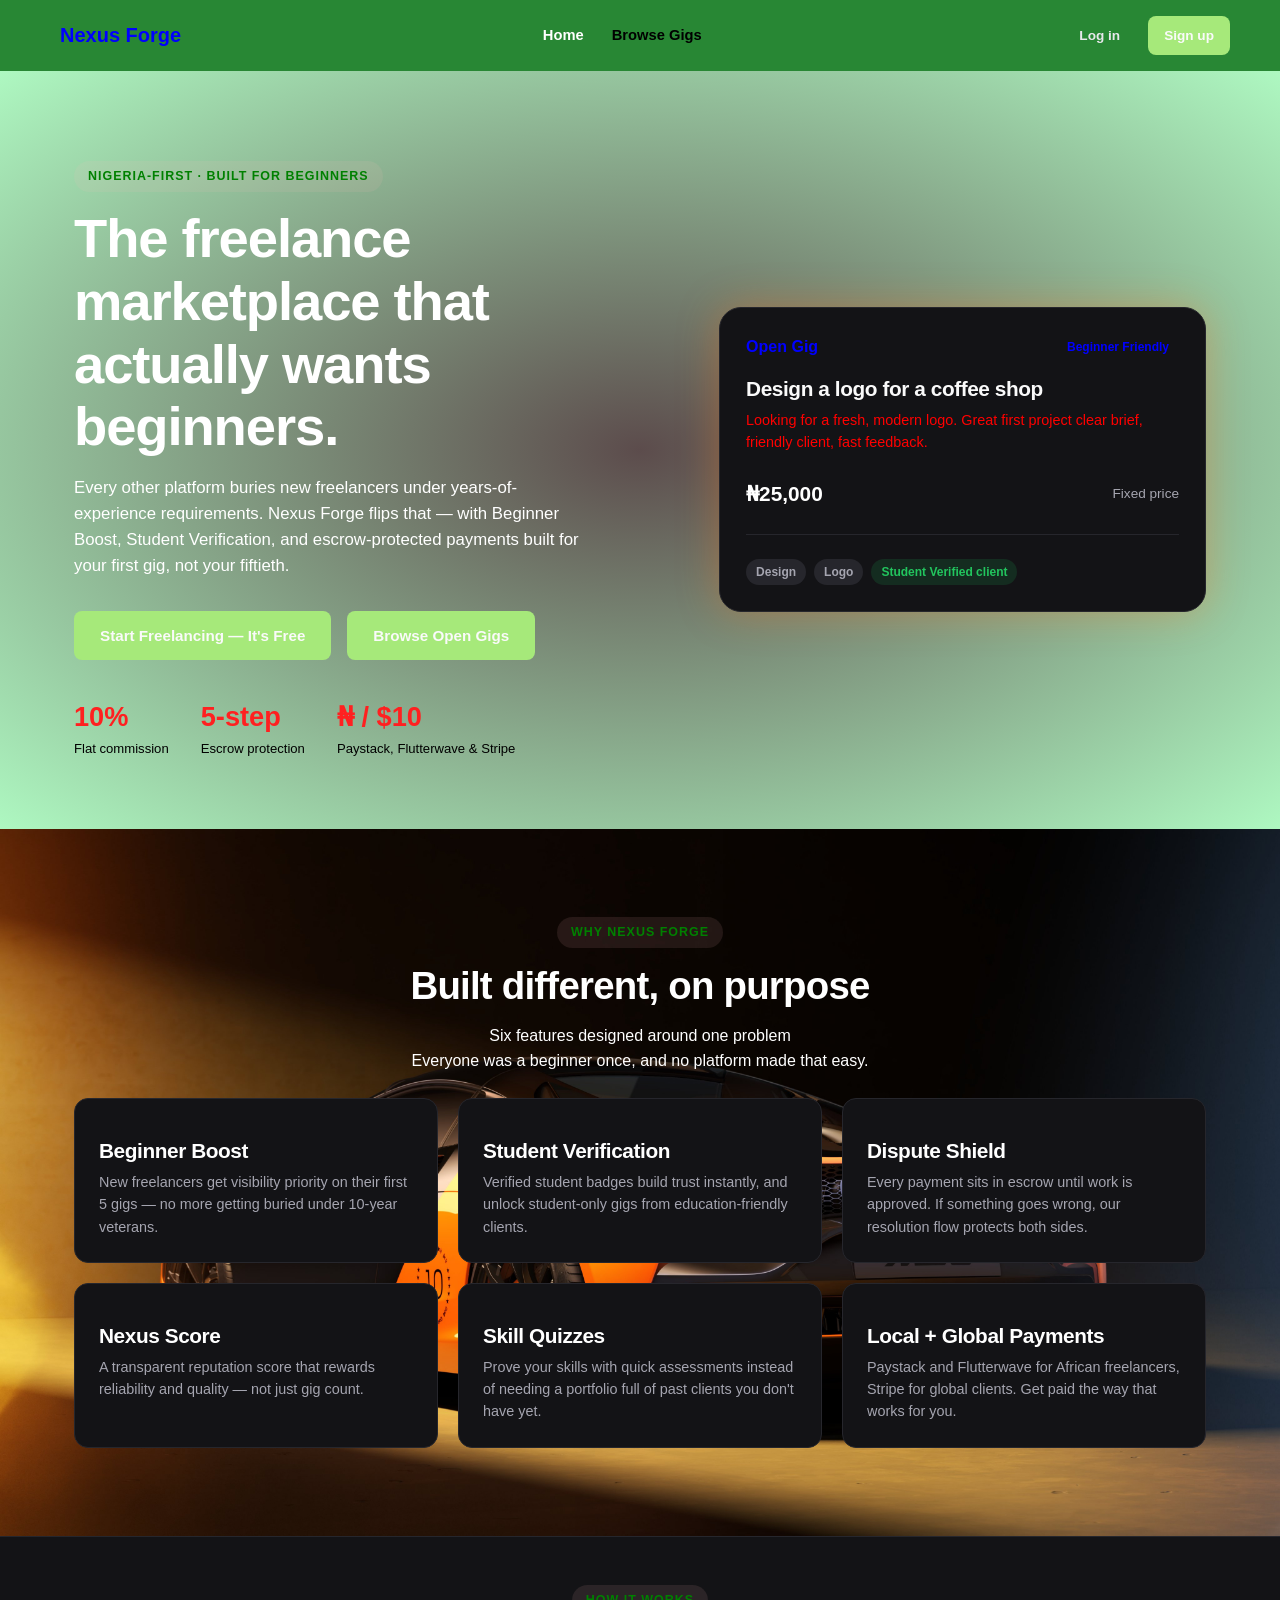
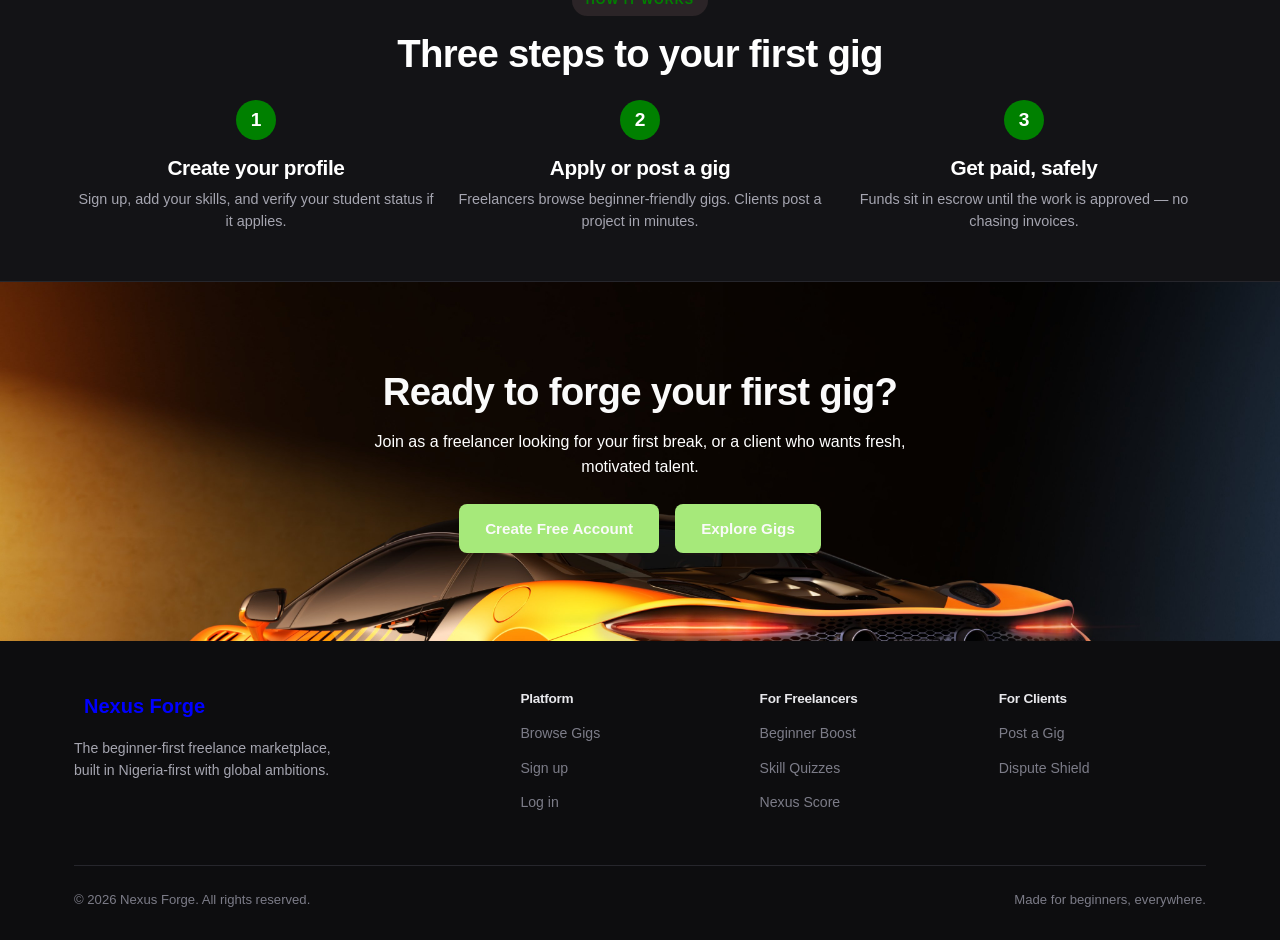
==== frontend/index.html @ 19fadbdd "Add files via upload website for freelancers specifically here i Nigeria and african" ====
<!DOCTYPE html>
<html lang="en">
<head>
<meta charset="UTF-8">
<meta name="viewport" content="width=device-width, initial-scale=1.0">
<title>Nexus Forge — Where Beginners Become Freelancers</title>
<link rel="stylesheet" href="css/style.css">
</head>
<body>


  <nav class="navbar">
      <div class="container nav-inner">
        <a href="index.html" class="logo">
          <span class="logo-mark"></span> Nexus Forge
        </a>
        <button class="nav-toggle" id="navToggle" aria-label="Toggle menu">☰</button>
        <div class="nav-links" id="navLinks">
          <a href="index.html" class="active">Home</a>
          <a href="browse.html" class="">Browse Gigs</a>
        </div>
        <div class="nav-actions">
          <a href="login.html" class="btn btn-ghost btn-sm">Log in</a>
                 <a href="signup.html" class="btn btn-primary btn-sm">Sign up</a>
        </div>
      </div>
    </nav>


<!-- ============ HERO ============ -->
<section class="hero">
  <div class="container hero-grid">
    <div>
      <span class="eyebrow">Nigeria-first · Built for beginners</span>
      <h1 class="mt-16">The freelance marketplace that <span class="text-gradient">actually wants beginners.</span></h1>
      <p class="muted mt-16" style="font-size:1.05rem; max-width:520px;">
        Every other platform buries new freelancers under years-of-experience requirements.
        Nexus Forge flips that — with Beginner Boost, Student Verification, and escrow-protected payments built for your first gig, not your fiftieth.
      </p>
      <div class="flex gap-16 mt-32" style="flex-wrap:wrap;">
        <a href="signup.html" class="btn btn-primary">Start Freelancing — It's Free</a>
        <a href="browse.html" class="btn btn-secondary">Browse Open Gigs</a>
      </div>
      <div class="hero-stats">
        <div class="hero-stat"><div class="num">10%</div><div class="label">Flat commission</div></div>
        <div class="hero-stat"><div class="num">5-step</div><div class="label">Escrow protection</div></div>
        <div class="hero-stat"><div class="num">₦ / $10</div><div class="label">Paystack, Flutterwave & Stripe</div></div>
      </div>
    </div>
    <div class="hero-visual">
      <div class="flex-between mb-16">
        <strong>Open Gig</strong>
        <span class="badge badge-orange">Beginner Friendly</span>
      </div>
      <h3>Design a logo for a coffee shop</h3>
      <p class="muted mt-8" style="font-size:0.9rem;">Looking for a fresh, modern logo. Great first project clear brief, friendly client, fast feedback.</p>
      <div class="flex-between mt-24">
        <span class="text-gradient" style="font-weight:800; font-size:1.3rem;">₦25,000</span>
        <span class="muted" style="font-size:0.85rem;">Fixed price</span>
      </div>
      <div class="divider"></div>
      <div class="flex gap-8" style="flex-wrap:wrap;">
        <span class="badge badge-grey">Design</span>
        <span class="badge badge-grey">Logo</span>
        <span class="badge badge-green">Student Verified client</span>
      </div>
    </div>
  </div>
</section>

<!-- ============ FEATURES ============ -->
<section class="section" id="features">
  <div class="container">
    <div class="text-center mb-24" style="max-width:600px; margin-inline:auto;">
      <span class="eyebrow">Why Nexus Forge</span>
      <h2 class="mt-16">Built different, on purpose</h2>
      <p class="muted mt-16">Six features designed around one problem<br>Everyone was a beginner once, and no platform made that easy.</p>
    </div>
    <div class="grid grid-3">
      <div class="card">
         <h3 class="mt-16 mb-8">Beginner Boost</h3>
        <p class="muted" style="font-size:0.9rem;">New freelancers get visibility priority on their first 5 gigs — no more getting buried under 10-year veterans.</p>
      </div>
      <div class="card">
      <h3 class="mt-16 mb-8">Student Verification</h3>
        <p class="muted" style="font-size:0.9rem;">Verified student badges build trust instantly, and unlock student-only gigs from education-friendly clients.</p>
      </div>
      <div class="card">
       
        <h3 class="mt-16 mb-8">Dispute Shield</h3>
        <p class="muted" style="font-size:0.9rem;">Every payment sits in escrow until work is approved. If something goes wrong, our resolution flow protects both sides.</p>
      </div>
      <div class="card">
       
        <h3 class="mt-16 mb-8">Nexus Score</h3>
        <p class="muted" style="font-size:0.9rem;">A transparent reputation score that rewards reliability and quality — not just gig count.</p>
      </div>
      <div class="card">
        
        <h3 class="mt-16 mb-8">Skill Quizzes</h3>
        <p class="muted" style="font-size:0.9rem;">Prove your skills with quick assessments instead of needing a portfolio full of past clients you don't have yet.</p>
      </div>
      <div class="card">
      
        <h3 class="mt-16 mb-8">Local + Global Payments</h3>
        <p class="muted" style="font-size:0.9rem;">Paystack and Flutterwave for African freelancers, Stripe for global clients. Get paid the way that works for you.</p>
      </div>
    </div>
  </div>
</section>

<!-- ============ HOW IT WORKS ============ -->
<section class="section-sm" style="background:var(--charcoal-900); border-top:1px solid var(--charcoal-700); border-bottom:1px solid var(--charcoal-700);">
  <div class="container">
    <div class="text-center mb-24">
      <span class="eyebrow">How it works</span>
      <h2 class="mt-16">Three steps to your first gig</h2>
    </div>
    <div class="grid grid-3">
      <div class="text-center">
        <div class="avatar" style="margin-inline:auto; font-size:1.2rem;">1</div>
        <h3 class="mt-16 mb-8">Create your profile</h3>
        <p class="muted" style="font-size:0.9rem;">Sign up, add your skills, and verify your student status if it applies.</p>
      </div>
      <div class="text-center">
        <div class="avatar" style="margin-inline:auto; font-size:1.2rem;">2</div>
        <h3 class="mt-16 mb-8">Apply or post a gig</h3>
        <p class="muted" style="font-size:0.9rem;">Freelancers browse beginner-friendly gigs. Clients post a project in minutes.</p>
      </div>
      <div class="text-center">
        <div class="avatar" style="margin-inline:auto; font-size:1.2rem;">3</div>
        <h3 class="mt-16 mb-8">Get paid, safely</h3>
        <p class="muted" style="font-size:0.9rem;">Funds sit in escrow until the work is approved — no chasing invoices.</p>
      </div>
    </div>
  </div>
</section>

<!-- ============ CTA ============ -->
<section class="section text-center">
  <div class="container" style="max-width:640px;">
    <h2>Ready to forge your first gig?</h2>
    <p class="muted mt-16">Join as a freelancer looking for your first break, or a client who wants fresh, motivated talent.</p>
    <div class="flex gap-16 mt-24" style="justify-content:center; flex-wrap:wrap;">
      <a href="signup.html" class="btn btn-primary">Create Free Account</a>
      <a href="browse.html" class="btn btn-secondary">Explore Gigs</a>
    </div>
  </div>
</section>

<!-- ============ FOOTER ============ -->
<footer class="footer">
  <div class="container">
    <div class="footer-grid">
      <div>
        <div class="logo mb-16"><span class="logo-mark"></span> Nexus Forge</div>
        <p class="muted" style="font-size:0.88rem; max-width:280px;">The beginner-first freelance marketplace, built in Nigeria-first with global ambitions.</p>
      </div>
      <div>
        <h4>Platform</h4>
        <ul><li><a href="browse.html">Browse Gigs</a></li><li><a href="signup.html">Sign up</a></li><li><a href="login.html">Log in</a></li></ul>
      </div>
      <div>
        <h4>For Freelancers</h4>
        <ul><li><a href="#features">Beginner Boost</a></li><li><a href="#features">Skill Quizzes</a></li><li><a href="#features">Nexus Score</a></li></ul>
      </div>
      <div>
        <h4>For Clients</h4>
        <ul><li><a href="post-gig.html">Post a Gig</a></li><li><a href="#features">Dispute Shield</a></li></ul>
      </div>
    </div>
    <div class="footer-bottom">
      <span>© 2026 Nexus Forge. All rights reserved.</span>
      <span>Made for beginners, everywhere.</span>
    </div>
  </div>
</footer>

<script src="js/api.js"></script>
<script src="js/nav.js"></script>
<script>renderNav('home');</script>
</body>
</html>
---- frontend/css/style.css ----
/* ==========================================================================
   Nexus Forge — Shared Styles
   Brand: deep charcoal + molten orange
   ========================================================================== */

:root {
  --charcoal-950: #0d0d0f;
  --charcoal-900: #131316;
  --charcoal-800: #1b1b1f;
  --charcoal-700: #26262c;
  --charcoal-600: #35353d;
  --charcoal-500: #4a4a54;
  --grey-400: #7c7c88;
  --grey-300: #a5a5b0;
  --grey-100: #e8e8ec;
  --white: #fafafa;

  --orange-600: #ee0a1d;
  --orange-500: #ea580c;
  --orange-400: #f97316;
  --orange-300: #fb923c;
  --orange-glow: rgba(249, 115, 22, 0.35);

  --success: #22c55e;
  --danger: #ef4444;
  --warning: #eab308;

  --radius-sm: 8px;
  --radius-md: 14px;
  --radius-lg: 22px;
  --shadow-glow: 0 0 40px var(--orange-glow);

  --font-sans: 'Inter', -apple-system, BlinkMacSystemFont, 'Segoe UI', sans-serif;
}

* { box-sizing: border-box; margin: 0; padding: 0; }

html { scroll-behavior: smooth; }

body {
  font-family: var(--font-sans);
  color: var(--white);
  line-height: 1.55;
  min-height: 100vh;
}

a { color: inherit; text-decoration: none; }
ul { list-style: none; }


.container {
  max-width: 1180px;
  margin: 0 auto;
  padding: 0 24px;
}

/* ---------- Typography ---------- */
h1, h2, h3, h4 { font-weight: 800; letter-spacing: -0.02em; line-height: 1.15; }
h1 { font-size: clamp(2.2rem, 5vw, 3.4rem); }
h2 { font-size: clamp(1.7rem, 3.5vw, 2.4rem); }
h3 { font-size: 1.3rem; }
.text-gradient {
  background: white;
  -webkit-background-clip: text;
  background-clip: text;
  color: transparent;
}
.eyebrow {
  display: inline-flex;
  align-items: center;
  gap: 8px;
  font-size: 0.78rem;
  font-weight: 700;
  letter-spacing: 0.08em;
  text-transform: uppercase;
  color:green;
  background: rgba(247, 188, 188, 0.1);
  padding: 6px 14px;
  border-radius: 999px;
}
.muted { color: var(--grey-300); }

/* ---------- Buttons ---------- */
.btn {
  display: inline-flex;
  align-items: center;
  justify-content: center;
  gap: 8px;
  padding: 13px 26px;
  border-radius: var(--radius-sm);
  font-weight: 700;
  font-size: 0.95rem;
  cursor: pointer;
  border: none;
  transition: transform 0.15s ease, box-shadow 0.15s ease, background 0.15s ease;
  white-space: nowrap;
}
.btn-primary {
  background: rgb(166, 233, 122);
  color: var(--white);
}
.btn-primary:hover { transform: translateY(-2px); box-shadow: 0 10px 28px rgba(238, 212, 212, 0.45); }
.btn-secondary {
  background: rgb(166, 233, 122);
  color: var(--white);
}
.btn-secondary:hover { transform: translateY(-2px); box-shadow: 0 10px 28px rgba(231, 209, 209, 0.45); }
.btn-ghost { background: transparent; color: var(--grey-100); }
.btn-ghost:hover { color: var(--orange-400); }
.btn-block { width: 100%; }
.btn-sm { padding: 9px 16px; font-size: 0.85rem; }
.btn-danger { background: rgba(239, 68, 68, 0.12); color: var(--danger); border: 1px solid rgba(239,68,68,0.3); }
.btn:disabled { opacity: 0.5; cursor: not-allowed; transform: none !important; }

/* ---------- Nav ---------- */
.navbar {
  position: sticky;
  top: 0;
  z-index: 100;
  background: rgba(3, 114, 17, 0.85);
  backdrop-filter: blur(12px);
}
.nav-inner {
  display: flex;
  align-items: center;
  justify-content: space-between;
  padding: 16px 0;
}
.logo {
  display: flex;
  align-items: center;
  gap: 10px;
  font-weight: 800;
  font-size: 1.25rem;
  color: blue;
}

.nav-links { display: flex; align-items: center; gap: 28px; }
.nav-links a { font-weight: 600; font-size: 0.92rem; color: black; transition: color 0.15s; }
.nav-links a:hover, .nav-links a.active { color: rgb(255, 255, 255); }
.nav-actions { display: flex; align-items: center; gap: 12px; }
.nav-toggle { display: none; background: none; border: none; color: var(--white); font-size: 1.5rem; cursor: pointer; }

@media (max-width: 860px) {
  .nav-links { position: absolute; top: 100%; left: 0; right: 0; flex-direction: column; background: var(--charcoal-900); border-bottom: 1px solid var(--charcoal-700); padding: 20px 24px; gap: 18px; display: none; }
  .nav-links.open { display: flex; }
  .nav-toggle { display: block; }
}

/* ---------- Cards ---------- */
.card {
  background: var(--charcoal-900);
  border: 1px solid var(--charcoal-700);
  border-radius: var(--radius-md);
  padding: 24px;
  transition: border-color 0.15s, transform 0.15s;
}
.card:hover { border-color: var(--charcoal-600); }

/* ---------- Forms ---------- */
.form-group { margin-bottom: 18px; }
.form-label { display: block; font-size: 0.85rem; font-weight: 600; margin-bottom: 8px; color: var(--grey-100); border-color:rgb(202, 7, 7) }
.form-control {
  width: 100%;
  background: #aef8c1;
  border: rgb(255, 17, 56);
  color: rgb(0, 0, 0);
  padding: 12px 14px;
  border-color: red;
  border-radius: rgb(255, 0, 0);
  font-size: 0.95rem;
  font-family: inherit;
  transition: border-color 0.15s;
}
.form-control:focus { outline: none; border-color:rgb(202, 7, 7); box-shadow: 0 0 0 3px rgb(1, 63, 29); }
textarea.form-control { resize: vertical; min-height: 100px; }
.form-hint { font-size: 0.8rem; color: var(--grey-400); margin-top: 6px; }
.form-row { display: flex; gap: 14px; }
.form-row > * { flex: 1; }
.checkbox-row { display: flex; align-items: center; gap: 10px; background-color: #aef8c1; }
.checkbox-row input { width: 18px; height: 18px; accent-color: rgb(252, 196, 196); }
.role-pick { display: grid; grid-template-columns: 1fr 1fr; gap: 12px; }
.role-option {
  border: 1.5px solid var(--charcoal-600);
  background: var(--charcoal-800);
  border-radius: var(--radius-sm);
  padding: 16px;
  cursor: pointer;
  text-align: center;
  transition: all 0.15s;
}
.role-option.selected { border-color: rgb(47, 245, 64); background: #073613; }
.role-option .icon { font-size: 1.6rem; margin-bottom: 6px; }

/* ---------- Badges / tags ---------- */
.badge {
  display: inline-flex; align-items: center; gap: 5px;
  font-size: 0.75rem; font-weight: 700;
  padding: 4px 10px; border-radius: 999px;
}

.badge-green { background: rgba(34,197,94,0.14); color: var(--success); }
.badge-grey { background: var(--charcoal-700); color: var(--grey-300); }
.badge-yellow { background: rgba(234,179,8,0.14); color: var(--warning); }
.badge-red { background: rgba(239,68,68,0.14); color: var(--danger); }

/* ---------- Utility ---------- */

.section { padding: 88px 0; ;background-image: url(../img2.jpg);background-size: cover;}
.section-sm { padding: 48px 0; background-image: url(../img2.jpg);background-size: cover;}
.flex { display: flex; }
.flex-between { display: flex; align-items: center; justify-content: space-between; }
.flex-center { display: flex; align-items: center; justify-content: center; }
.gap-8 { gap: 8px; } .gap-12 { gap: 12px; } .gap-16 { gap: 16px; } .gap-24 { gap: 24px; }
.mt-8 { margin-top: 8px; color: rgb(255, 0, 0);} .mt-16 { margin-top: 16px; color: rgb(255, 255, 255);} .mt-24 { margin-top: 24px; } .mt-32 { margin-top: 32px; }
.mb-8 { margin-bottom: 8px; color: rgb(255, 255, 255); } .mb-16 { margin-bottom: 16px; color: blue;} .mb-24 { margin-bottom: 24px; color: black;}
.text-center { text-align: center; }
.grid { display: grid; gap: 20px; }
.grid-2 { grid-template-columns: repeat(2, 1fr); }
.grid-3 { grid-template-columns: repeat(3, 1fr); }
.grid-4 { grid-template-columns: repeat(4, 1fr); }
@media (max-width: 900px) { .grid-3, .grid-4 { grid-template-columns: repeat(2, 1fr); } }
@media (max-width: 600px) { .grid-2, .grid-3, .grid-4 { grid-template-columns: 1fr; } .form-row { flex-direction: column; } }

.divider { height: 1px; background: var(--charcoal-700); border: none; margin: 24px 0; }

.empty-state { text-align: center; padding: 60px 20px; color: var(--grey-400); }
.empty-state .icon { font-size: 2.4rem; margin-bottom: 12px; }

.spinner {
  width: 22px; height: 22px;
  border: 3px solid var(--charcoal-600);
  border-top-color: var(--orange-500);
  border-radius: 50%;
  animation: spin 0.7s linear infinite;
}
@keyframes spin { to { transform: rotate(360deg); } }

.toast {
  position: fixed; bottom: 24px; right: 24px; z-index: 999;
  background: var(--charcoal-800); border: 1px solid var(--charcoal-600);
  padding: 14px 20px; border-radius: var(--radius-sm);
  box-shadow: 0 10px 30px rgba(0,0,0,0.4);
  font-size: 0.9rem; font-weight: 600;
  animation: slideIn 0.25s ease;
  max-width: 320px;
}
.toast.error { border-color: var(--danger); color: #fca5a5; }
.toast.success { border-color: var(--success); color: #86efac; }
@keyframes slideIn { from { transform: translateY(16px); opacity: 0; } to { transform: translateY(0); opacity: 1; } }

/* ---------- Auth pages ---------- */
.auth-wrap {
  min-height: calc(100vh - 73px);
  display: flex; align-items: center; justify-content: center;
  padding: 48px 24px;
  background-image: url(../img2.jpg);
  background-size: cover;
}
.auth-card { width: 100%; max-width: 440px; background: rgb(0, 0, 0)  ;}
.auth-card .card { padding: 36px; background: rgb(0, 0, 0);}

/* ---------- Landing hero ---------- */
.hero {
  padding: 90px 0 70px;
  background:
radial-gradient(#5c4c4c, #aef8c1),
    radial-gradient(500px circle at 90% 10%, rgba(46, 45, 44, 0.15), transparent 60%);
  position: relative;
  overflow: hidden;
}
.hero-grid { display: grid; grid-template-columns: 1.1fr 0.9fr; gap: 50px; align-items: center; }
@media (max-width: 900px) { .hero-grid { grid-template-columns: 1fr; } }
.hero-stats { display: flex; gap: 32px; margin-top: 36px; flex-wrap: wrap; }
.hero-stat .num { font-size: 1.7rem; font-weight: 800; color:rgb(255, 32, 32); }
.hero-stat .label { font-size: 0.82rem; color: black; }
.hero-visual {
  background: var(--charcoal-900);
  border: 1px solid var(--charcoal-700);
  border-radius: var(--radius-lg);
  padding: 26px;
  box-shadow: var(--shadow-glow);
}

/* ---------- Footer ---------- */
.footer { border-top: 1px solid var(--black); padding: 50px 0 30px; background-color: #0d0d0f;}
.footer-grid { display: grid; grid-template-columns: 2fr 1fr 1fr 1fr; gap: 32px; }
@media (max-width: 700px) { .footer-grid { grid-template-columns: 1fr 1fr; } }
.footer h4 { font-size: 0.85rem; margin-bottom: 14px; color: var(--grey-100); }
.footer li { margin-bottom: 10px; }
.footer a { color: var(--grey-400); font-size: 0.88rem; }
.footer a:hover { color: green; }
.footer-bottom { margin-top: 40px; padding-top: 24px; border-top: 1px solid var(--charcoal-700); display: flex; justify-content: space-between; flex-wrap: wrap; gap: 12px; font-size: 0.82rem; color: var(--grey-400); }

/* ---------- Gig cards ---------- */
.gig-card { display: flex; flex-direction: column; gap: 12px; }
.gig-card .gig-top { display: flex; justify-content: space-between; align-items: flex-start; gap: 10px; }
.gig-card .budget { font-weight: 800; color: var(--orange-400); font-size: 1.1rem; white-space: nowrap; }
.gig-card .gig-desc { color: var(--grey-300); font-size: 0.9rem; display: -webkit-box; -webkit-line-clamp: 2; -webkit-box-orient: vertical; overflow: hidden; }
.gig-card .gig-meta { display: flex; gap: 10px; flex-wrap: wrap; font-size: 0.78rem; color: var(--grey-400); }

/* ---------- Filters bar ---------- */
.filters-bar { display: flex; gap: 12px; flex-wrap: wrap; margin-bottom: 28px; }
.filters-bar .form-control { max-width: 220px; }
.filters-bar input.form-control { max-width: 320px; }

/* ---------- Dashboard ---------- */
.stat-card { text-align: center; }
.stat-card .num { font-size: 2rem; font-weight: 800; color: var(--orange-400); }
.stat-card .label { color: var(--grey-400); font-size: 0.85rem; margin-top: 4px; }

.app-row { display: flex; justify-content: space-between; align-items: center; padding: 16px 0; border-bottom: 1px solid var(--charcoal-700); gap: 16px; flex-wrap: wrap; }
.app-row:last-child { border-bottom: none; }

/* ---------- Utility: page loading ---------- */
.page-loading { display: flex; align-items: center; justify-content: center; padding: 80px 0; }

.avatar {
  width: 40px; height: 40px; border-radius: 50%;
  background: green;
  display: flex; align-items: center; justify-content: center;
  font-weight: 700; font-size: 0.95rem; color: white;
  flex-shrink: 0;
}
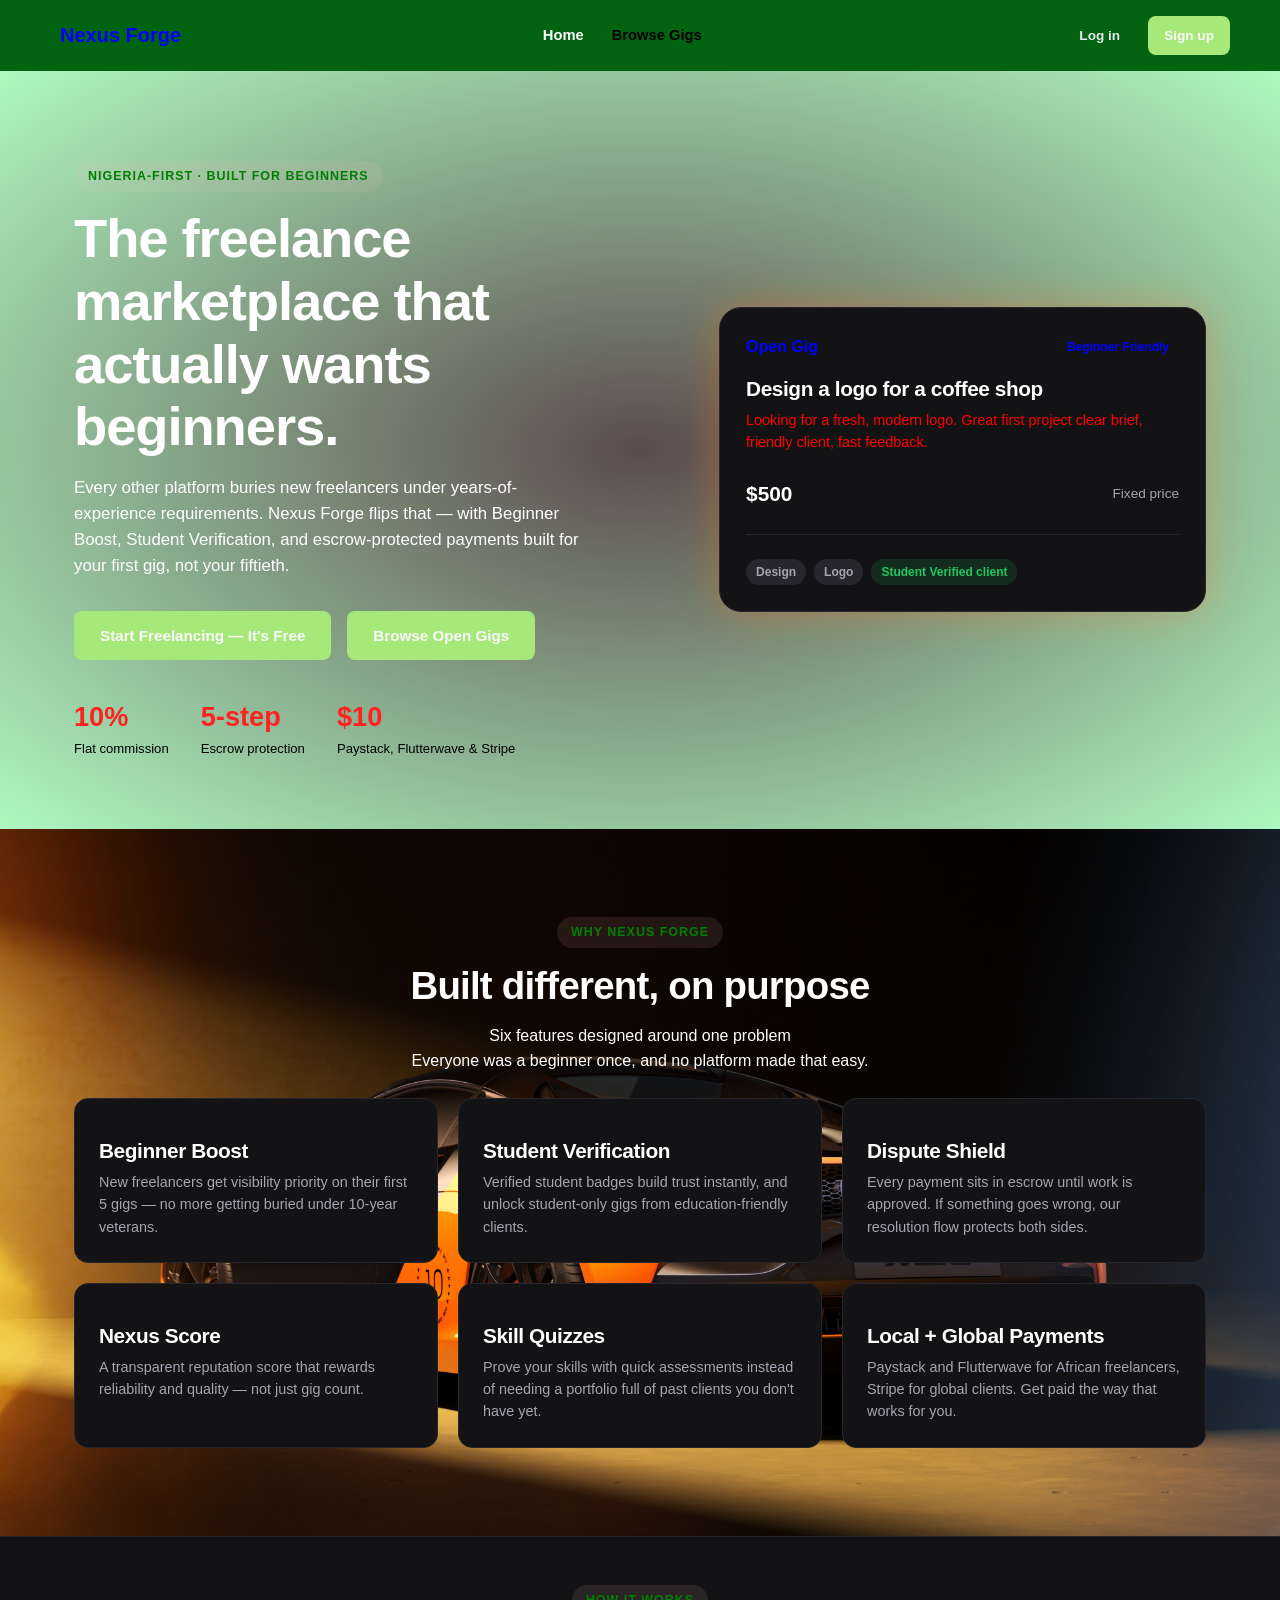
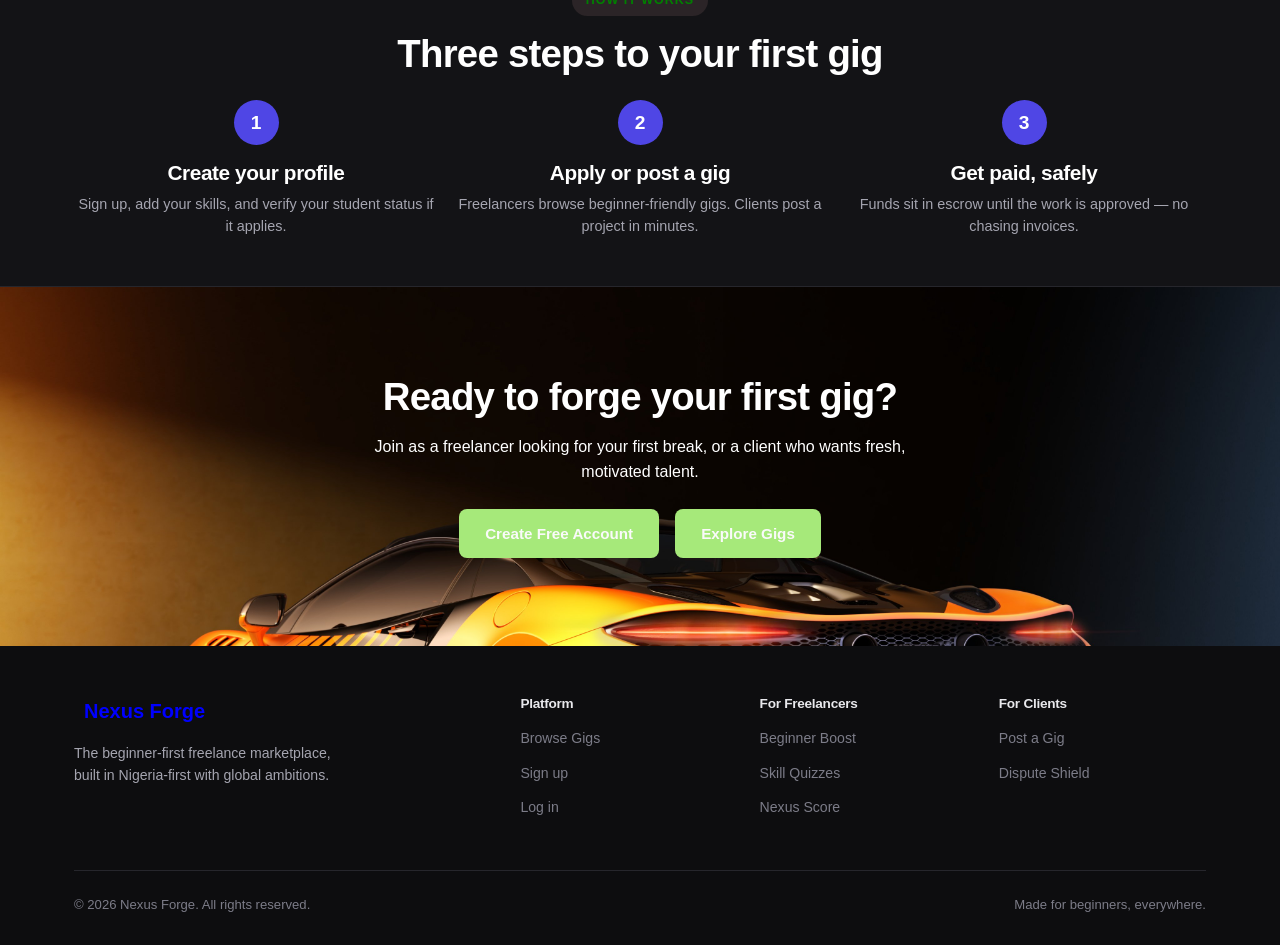
==== commit 823c916d: "C:\Users\DELL\source\repos\remake\NF" ====
--- a/frontend/index.html
+++ b/frontend/index.html
@@ -21,7 +21,7 @@
         </div>
         <div class="nav-actions">
           <a href="login.html" class="btn btn-ghost btn-sm">Log in</a>
-                 <a href="signup.html" class="btn btn-primary btn-sm">Sign up</a>
+          <a href="signup.html" class="btn btn-primary btn-sm">Sign up</a>
         </div>
       </div>
     </nav>
@@ -44,7 +44,7 @@
       <div class="hero-stats">
         <div class="hero-stat"><div class="num">10%</div><div class="label">Flat commission</div></div>
         <div class="hero-stat"><div class="num">5-step</div><div class="label">Escrow protection</div></div>
-        <div class="hero-stat"><div class="num">₦ / $10</div><div class="label">Paystack, Flutterwave & Stripe</div></div>
+        <div class="hero-stat"><div class="num">$10</div><div class="label">Paystack, Flutterwave & Stripe</div></div>
       </div>
     </div>
     <div class="hero-visual">
@@ -55,7 +55,7 @@
       <h3>Design a logo for a coffee shop</h3>
       <p class="muted mt-8" style="font-size:0.9rem;">Looking for a fresh, modern logo. Great first project clear brief, friendly client, fast feedback.</p>
       <div class="flex-between mt-24">
-        <span class="text-gradient" style="font-weight:800; font-size:1.3rem;">₦25,000</span>
+        <span class="text-gradient" style="font-weight:800; font-size:1.3rem;">$500</span>
         <span class="muted" style="font-size:0.85rem;">Fixed price</span>
       </div>
       <div class="divider"></div>
@@ -178,6 +178,11 @@
 
 <script src="js/api.js"></script>
 <script src="js/nav.js"></script>
-<script>renderNav('home');</script>
+<script>renderNav('home');
+  function messageFreelancer(freelancerId){
+  console.log("message clicked: ", freelancerId);
+  window.location.href = `message.html?user_id=${freelancerId}&gig_id=${gigId}`;
+}t
+</script>
 </body>
 </html>
--- a/frontend/css/style.css
+++ b/frontend/css/style.css
@@ -213,7 +213,7 @@
 .flex-center { display: flex; align-items: center; justify-content: center; }
 .gap-8 { gap: 8px; } .gap-12 { gap: 12px; } .gap-16 { gap: 16px; } .gap-24 { gap: 24px; }
 .mt-8 { margin-top: 8px; color: rgb(255, 0, 0);} .mt-16 { margin-top: 16px; color: rgb(255, 255, 255);} .mt-24 { margin-top: 24px; } .mt-32 { margin-top: 32px; }
-.mb-8 { margin-bottom: 8px; color: rgb(255, 255, 255); } .mb-16 { margin-bottom: 16px; color: blue;} .mb-24 { margin-bottom: 24px; color: black;}
+.mb-8 { margin-bottom: 8px; color: rgb(255, 255, 255); } .mb-16 { margin-bottom: 16px; color: blue;} .mb-24 { margin-bottom: 24px; color: rgb(255, 255, 255);}
 .text-center { text-align: center; }
 .grid { display: grid; gap: 20px; }
 .grid-2 { grid-template-columns: repeat(2, 1fr); }
@@ -322,3 +322,202 @@
   font-weight: 700; font-size: 0.95rem; color: white;
   flex-shrink: 0;
 }
+/*-----------------Message--------------*/
+        body {
+            margin: 0;
+            min-height: 100vh;
+            background: #0b0f19;
+            color: #fff;
+            font-family: Arial, sans-serif;
+        }
+
+        .messages-page {
+            display: flex;
+            height: calc(100vh - 70px);
+        }
+
+        /* Conversations */
+        .conversation-panel {
+            width: 320px;
+            border-right: 1px solid rgba(255,255,255,0.08);
+            background: rgba(15, 23, 42, 0.85);
+            backdrop-filter: blur(15px);
+            overflow-y: auto;
+        }
+
+        .conversation-header {
+            padding: 22px;
+            border-bottom: 1px solid rgba(255,255,255,0.08);
+        }
+
+        .conversation-header h2 {
+            margin: 0;
+        }
+
+        .conversation {
+            display: flex;
+            gap: 12px;
+            padding: 16px 20px;
+            cursor: pointer;
+            transition: 0.2s;
+        }
+
+        .conversation:hover {
+            background: rgba(255,255,255,0.05);
+        }
+
+        .conversation.active {
+            background: rgba(79, 70, 229, 0.18);
+            border-left: 3px solid #4f46e5;
+        }
+
+        .avatar {
+            width: 45px;
+            height: 45px;
+            border-radius: 50%;
+            background: #4f46e5;
+            display: flex;
+            align-items: center;
+            justify-content: center;
+            font-weight: bold;
+        }
+
+        .conversation-info {
+            flex: 1;
+            min-width: 0;
+        }
+
+        .conversation-name {
+            font-weight: bold;
+        }
+
+        .last-message {
+            color: #94a3b8;
+            font-size: 13px;
+            margin-top: 5px;
+            white-space: nowrap;
+            overflow: hidden;
+            text-overflow: ellipsis;
+        }
+
+        /* Chat */
+        .chat-panel {
+            flex: 1;
+            display: flex;
+            flex-direction: column;
+        }
+
+        .chat-header {
+            padding: 18px 25px;
+            border-bottom: 1px solid rgba(255,255,255,0.08);
+            background: rgba(15, 23, 42, 0.65);
+            backdrop-filter: blur(15px);
+        }
+
+        .chat-user {
+            display: flex;
+            align-items: center;
+            gap: 12px;
+        }
+
+        .online {
+            color: #22c55e;
+            font-size: 12px;
+        }
+
+        .messages {
+            flex: 1;
+            padding: 25px;
+            overflow-y: auto;
+            display: flex;
+            flex-direction: column;
+            gap: 14px;
+        }
+
+        .message {
+            max-width: 65%;
+            padding: 12px 16px;
+            border-radius: 16px;
+            line-height: 1.5;
+        }
+
+        .message.received {
+            align-self: flex-start;
+            background: #1e293b;
+            border-bottom-left-radius: 4px;
+        }
+
+        .message.sent {
+            align-self: flex-end;
+            background: #4f46e5;
+            border-bottom-right-radius: 4px;
+        }
+
+        .message-time {
+            display: block;
+            font-size: 10px;
+            opacity: 0.65;
+            margin-top: 5px;
+        }
+
+        /* Input */
+        .message-input-area {
+            display: flex;
+            gap: 10px;
+            padding: 18px;
+            border-top: 1px solid rgba(255,255,255,0.08);
+            background: rgba(15, 23, 42, 0.85);
+        }
+
+        .message-input {
+            flex: 1;
+            border: none;
+            outline: none;
+            padding: 14px 18px;
+            border-radius: 25px;
+            background: #1e293b;
+            color: white;
+            font-size: 15px;
+        }
+
+        .send-button {
+            width: 50px;
+            height: 50px;
+            border: none;
+            border-radius: 50%;
+            background: #4f46e5;
+            color: white;
+            cursor: pointer;
+            font-size: 18px;
+            transition: 0.2s;
+        }
+
+        .send-button:hover {
+            transform: scale(1.05);
+        }
+
+        /* Mobile */
+        @media (max-width: 700px) {
+
+            .conversation-panel {
+                width: 85px;
+            }
+
+            .conversation-header h2,
+            .conversation-info {
+                display: none;
+            }
+
+            .conversation {
+                justify-content: center;
+                padding: 16px 8px;
+            }
+
+            .chat-panel {
+                width: calc(100% - 85px);
+            }
+
+            .message {
+                max-width: 80%;
+            }
+        }
